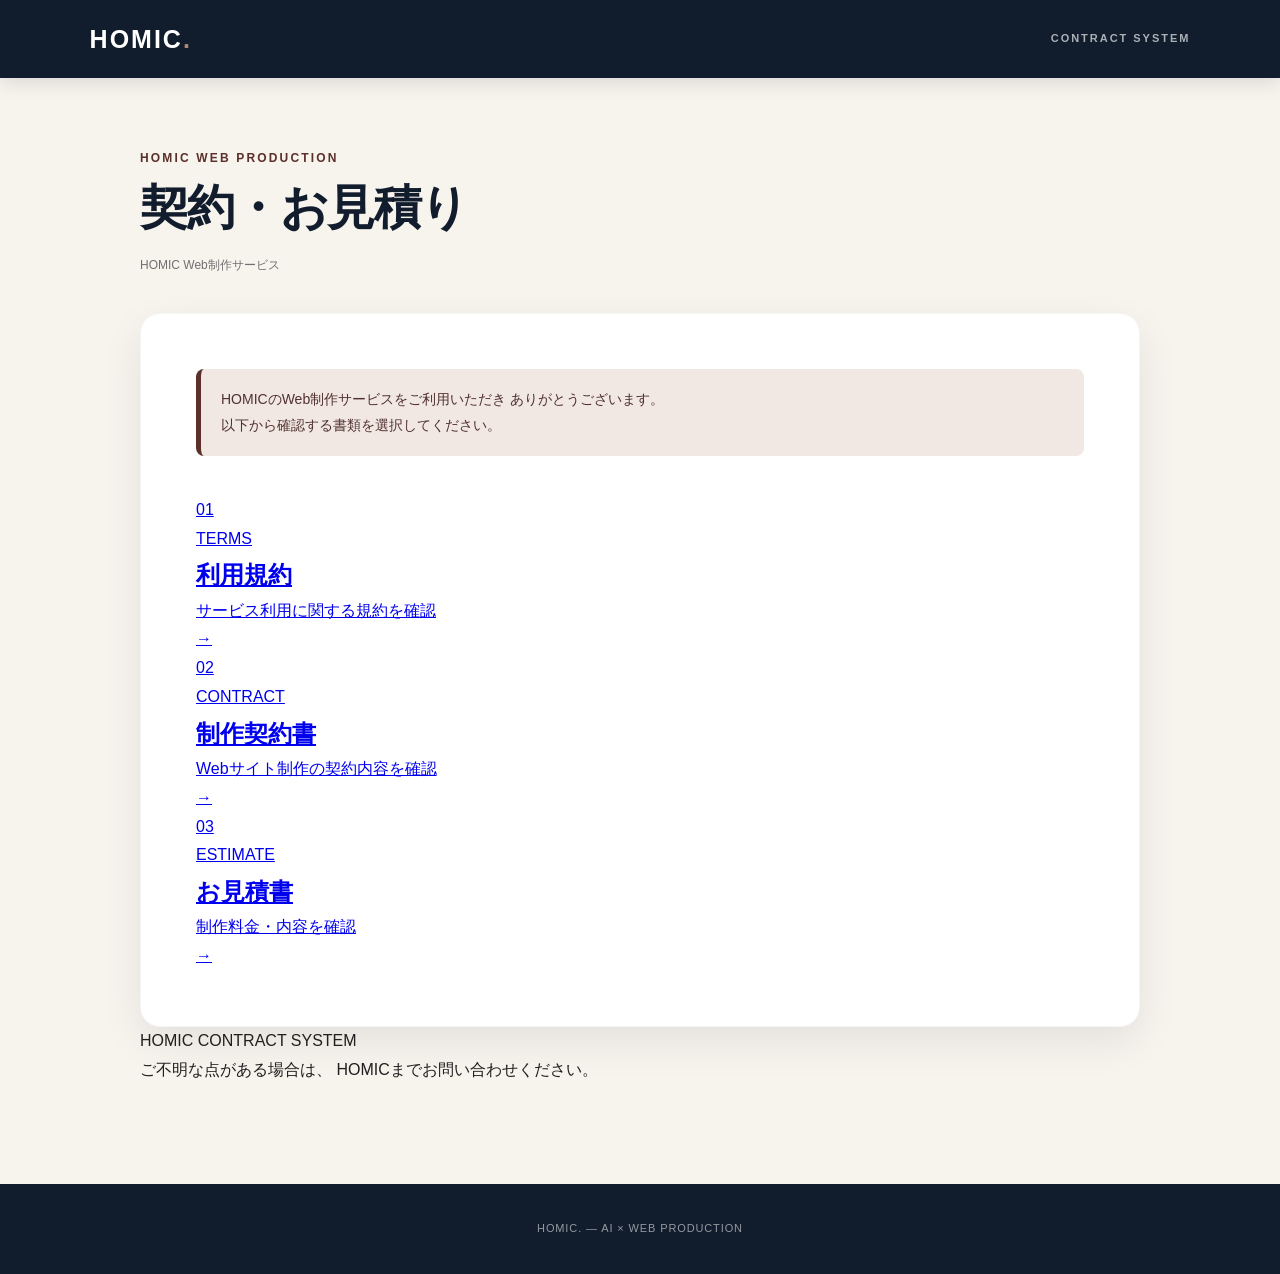
==== index.html @ 438d99b0 "Create index.html" ====
<!DOCTYPE html>
<html lang="ja">

<head>
  <meta charset="UTF-8">

  <meta
    name="viewport"
    content="width=device-width, initial-scale=1.0"
  >

  <title>HOMIC｜契約・お見積り</title>

  <link
    rel="stylesheet"
    href="contract.css"
  >
</head>

<body>

<header class="contract-header">

  <a href="index.html" class="contract-logo">
    HOMIC<span>.</span>
  </a>

  <div class="document-label">
    CONTRACT SYSTEM
  </div>

</header>


<main class="document-page">


  <div class="document-head">

    <p>HOMIC WEB PRODUCTION</p>

    <h1>
      契約・お見積り
    </h1>

    <span>
      HOMIC Web制作サービス
    </span>

  </div>


  <section class="document-card">


    <div class="notice">

      HOMICのWeb制作サービスをご利用いただき
      ありがとうございます。

      <br>

      以下から確認する書類を選択してください。

    </div>


    <div class="menu-grid">


      <a
        href="terms.html"
        class="menu-card"
      >

        <div class="menu-number">
          01
        </div>

        <div>

          <p class="menu-label">
            TERMS
          </p>

          <h2>
            利用規約
          </h2>

          <span>
            サービス利用に関する規約を確認
          </span>

        </div>

        <strong>
          →
        </strong>

      </a>



      <a
        href="contract.html"
        class="menu-card"
      >

        <div class="menu-number">
          02
        </div>

        <div>

          <p class="menu-label">
            CONTRACT
          </p>

          <h2>
            制作契約書
          </h2>

          <span>
            Webサイト制作の契約内容を確認
          </span>

        </div>

        <strong>
          →
        </strong>

      </a>



      <a
        href="estimate.html"
        class="menu-card"
      >

        <div class="menu-number">
          03
        </div>

        <div>

          <p class="menu-label">
            ESTIMATE
          </p>

          <h2>
            お見積書
          </h2>

          <span>
            制作料金・内容を確認
          </span>

        </div>

        <strong>
          →
        </strong>

      </a>


    </div>


  </section>


  <div class="system-note">

    <span>
      HOMIC CONTRACT SYSTEM
    </span>

    <p>
      ご不明な点がある場合は、
      HOMICまでお問い合わせください。
    </p>

  </div>


</main>


<footer class="contract-footer">

  HOMIC. — AI × WEB PRODUCTION

</footer>


</body>

</html>
---- contract.css ----
/* ==================================================
   HOMIC CONTRACT SYSTEM
   contract.css
================================================== */

:root {
  --brown-red: #5b2f2a;
  --brown-red-dark: #3f211e;
  --navy: #111d2d;
  --navy-light: #1d3048;

  --cream: #f7f3ed;
  --white: #ffffff;
  --text: #202020;
  --text-light: #707070;
  --border: #ddd6ce;

  --shadow: 0 15px 40px rgba(17, 29, 45, 0.08);
}

* {
  margin: 0;
  padding: 0;
  box-sizing: border-box;
}

html {
  scroll-behavior: smooth;
}

body {
  font-family:
    -apple-system,
    BlinkMacSystemFont,
    "Hiragino Kaku Gothic ProN",
    "Yu Gothic",
    "Meiryo",
    sans-serif;

  background: var(--cream);
  color: var(--text);
  line-height: 1.8;
}


/* ==================================================
   HEADER
================================================== */

.contract-header {
  height: 78px;
  background: var(--navy);

  display: flex;
  align-items: center;
  justify-content: space-between;

  padding: 0 7%;

  position: sticky;
  top: 0;
  z-index: 100;

  box-shadow: 0 4px 20px rgba(0,0,0,0.12);
}

.contract-logo {
  color: #fff;
  text-decoration: none;

  font-size: 25px;
  font-weight: 900;
  letter-spacing: 0.08em;
}

.contract-logo span {
  color: #b58a72;
}

.document-label {
  color: rgba(255,255,255,0.65);

  font-size: 11px;
  font-weight: 700;

  letter-spacing: 0.18em;
}


/* ==================================================
   DOCUMENT PAGE
================================================== */

.document-page {
  width: min(1000px, 92%);
  margin: 70px auto 100px;
}


/* ==================================================
   DOCUMENT HEAD
================================================== */

.document-head {
  margin-bottom: 35px;
}

.document-head p {
  color: var(--brown-red);

  font-size: 12px;
  font-weight: 900;

  letter-spacing: 0.18em;

  margin-bottom: 8px;
}

.document-head h1 {
  color: var(--navy);

  font-size: clamp(30px, 5vw, 48px);

  line-height: 1.25;

  letter-spacing: -0.03em;

  margin-bottom: 12px;
}

.document-head span {
  color: var(--text-light);

  font-size: 12px;
}


/* ==================================================
   DOCUMENT CARD
================================================== */

.document-card {
  background: var(--white);

  border-radius: 20px;

  padding: clamp(25px, 5vw, 55px);

  box-shadow: var(--shadow);

  border: 1px solid rgba(0,0,0,0.04);
}


/* ==================================================
   NOTICE
================================================== */

.notice {
  background: #f1e8e4;

  border-left: 5px solid var(--brown-red);

  padding: 18px 20px;

  border-radius: 8px;

  margin-bottom: 40px;

  color: #50312d;

  font-size: 14px;
}


/* ==================================================
   ARTICLES
================================================== */

article {
  padding: 30px 0;

  border-bottom: 1px solid var(--border);
}

article:first-of-type {
  padding-top: 0;
}

article:last-of-type {
  border-bottom: none;
}

article h2 {
  color: var(--navy);

  font-size: 19px;

  margin-bottom: 14px;

  position: relative;

  padding-left: 15px;
}

article h2::before {
  content: "";

  position: absolute;

  left: 0;
  top: 7px;

  width: 4px;
  height: 18px;

  background: var(--brown-red);

  border-radius: 10px;
}

article p {
  color: #4c4c4c;

  font-size: 14px;

  margin-bottom: 10px;
}


/* ==================================================
   CONTRACT INFO
================================================== */

.contract-info {
  display: grid;

  grid-template-columns: repeat(2, 1fr);

  gap: 15px;

  margin-bottom: 40px;
}

.contract-info > div {
  background: #f7f7f7;

  padding: 18px;

  border-radius: 10px;

  border: 1px solid var(--border);
}

.contract-info span {
  display: block;

  color: var(--text-light);

  font-size: 11px;

  margin-bottom: 4px;
}

.contract-info strong {
  color: var(--navy);

  font-size: 15px;
}


/* ==================================================
   INPUT
================================================== */

.input-grid {
  display: grid;

  grid-template-columns: repeat(2, 1fr);

  gap: 20px;
}

.input-group {
  display: flex;
  flex-direction: column;
}

.input-group.full {
  grid-column: 1 / -1;
}

.input-group label {
  font-size: 12px;

  font-weight: 700;

  color: var(--navy);

  margin-bottom: 7px;
}

.input-group input {
  width: 100%;

  padding: 14px 15px;

  border: 1px solid #d6d1cb;

  border-radius: 8px;

  background: #fff;

  font-size: 14px;

  outline: none;

  transition: 0.25s;
}

.input-group input:focus {
  border-color: var(--brown-red);

  box-shadow: 0 0 0 3px rgba(91,47,42,0.08);
}


/* ==================================================
   CONTRACT DETAIL
================================================== */

.contract-detail {
  display: grid;

  grid-template-columns: repeat(2, 1fr);

  gap: 12px;
}

.contract-detail div {
  background: #f7f7f7;

  padding: 15px;

  border-radius: 8px;

  border: 1px solid var(--border);
}

.contract-detail span {
  display: block;

  font-size: 11px;

  color: var(--text-light);
}

.contract-detail strong {
  display: block;

  color: var(--navy);

  font-size: 14px;
}


/* ==================================================
   AGREEMENT
================================================== */

.agreement-box {
  margin-top: 30px;

  background: var(--navy);

  border-radius: 18px;

  padding: 30px;

  color: white;

  box-shadow: 0 15px 40px rgba(17,29,45,0.15);
}

.agreement-check {
  display: flex;

  align-items: center;

  gap: 10px;

  margin-bottom: 20px;
}

.agreement-check input {
  width: 18px;
  height: 18px;

  accent-color: var(--brown-red);

  cursor: pointer;
}

.agreement-check label {
  font-size: 14px;

  cursor: pointer;
}

.agree-button {
  width: 100%;

  border: none;

  border-radius: 10px;

  padding: 17px 20px;

  background: var(--brown-red);

  color: white;

  font-size: 15px;

  font-weight: 800;

  cursor: pointer;

  transition: 0.25s;
}

.agree-button:hover:not(:disabled) {
  background: #713b35;

  transform: translateY(-2px);
}

.agree-button:disabled {
  opacity: 0.35;

  cursor: not-allowed;
}

.agree-button span {
  margin-left: 10px;
}

.agreement-note {
  text-align: center;

  color: rgba(255,255,255,0.55);

  font-size: 11px;

  margin-top: 12px;
}


/* ==================================================
   ESTIMATE
================================================== */

.estimate-top {
  display: flex;

  justify-content: space-between;

  gap: 30px;

  padding-bottom: 30px;

  border-bottom: 1px solid var(--border);

  margin-bottom: 30px;
}

.estimate-top span {
  display: block;

  color: var(--text-light);

  font-size: 11px;
}

.estimate-top strong {
  display: block;

  color: var(--navy);

  font-size: 18px;

  margin-top: 5px;
}


/* ==================================================
   ESTIMATE TABLE
================================================== */

.estimate-table {
  border: 1px solid var(--border);

  border-radius: 12px;

  overflow: hidden;
}

.estimate-row {
  display: grid;

  grid-template-columns: 1fr 2fr 120px;

  gap: 20px;

  padding: 17px 20px;

  border-bottom: 1px solid var(--border);

  align-items: center;
}

.estimate-row:last-child {
  border-bottom: none;
}

.estimate-row.header {
  background: var(--navy);

  color: white;

  font-size: 12px;

  font-weight: 700;
}

.estimate-row:not(.header) span {
  font-size: 13px;
}

.estimate-row strong {
  text-align: right;

  color: var(--brown-red);

  font-size: 15px;
}


/* ==================================================
   ESTIMATE TOTAL
================================================== */

.estimate-total {
  display: flex;

  align-items: center;

  justify-content: space-between;

  margin-top: 30px;

  padding: 25px;

  background: #f1e8e4;

  border-radius: 12px;
}

.estimate-total span {
  font-weight: 700;

  color: var(--navy);
}

.estimate-total strong {
  color: var(--brown-red);

  font-size: 30px;

  letter-spacing: -0.03em;
}


/* ==================================================
   ESTIMATE NOTES
================================================== */

.estimate-notes {
  margin-top: 40px;

  padding-top: 30px;

  border-top: 1px solid var(--border);
}

.estimate-notes h2 {
  color: var(--navy);

  font-size: 18px;

  margin-bottom: 15px;
}

.estimate-notes p {
  color: var(--text-light);

  font-size: 13px;

  margin-bottom: 6px;
}


/* ==================================================
   FOOTER
================================================== */

.contract-footer {
  background: var(--navy);

  color: rgba(255,255,255,0.55);

  text-align: center;

  padding: 35px 20px;

  font-size: 11px;

  letter-spacing: 0.08em;
}


/* ==================================================
   MOBILE
================================================== */

@media (max-width: 700px) {

  .contract-header {
    height: 68px;

    padding: 0 5%;
  }

  .contract-logo {
    font-size: 21px;
  }

  .document-label {
    font-size: 8px;

    letter-spacing: 0.1em;
  }

  .document-page {
    width: 94%;

    margin: 40px auto 70px;
  }

  .document-card {
    padding: 25px 20px;

    border-radius: 14px;
  }

  .document-head h1 {
    font-size: 30px;
  }

  .contract-info {
    grid-template-columns: 1fr;
  }

  .input-grid {
    grid-template-columns: 1fr;
  }

  .input-group.full {
    grid-column: auto;
  }

  .contract-detail {
    grid-template-columns: 1fr;
  }

  .estimate-top {
    flex-direction: column;
  }

  .estimate-row {
    grid-template-columns: 1fr;

    gap: 5px;

    padding: 16px;
  }

  .estimate-row.header {
    display: none;
  }

  .estimate-row strong {
    text-align: left;

    margin-top: 5px;
  }

  .estimate-total {
    padding: 20px;
  }

  .estimate-total strong {
    font-size: 24px;
  }

  .agreement-box {
    padding: 22px 18px;
  }

  .agreement-check {
    align-items: flex-start;
  }

  .agreement-check label {
    font-size: 13px;
  }

}
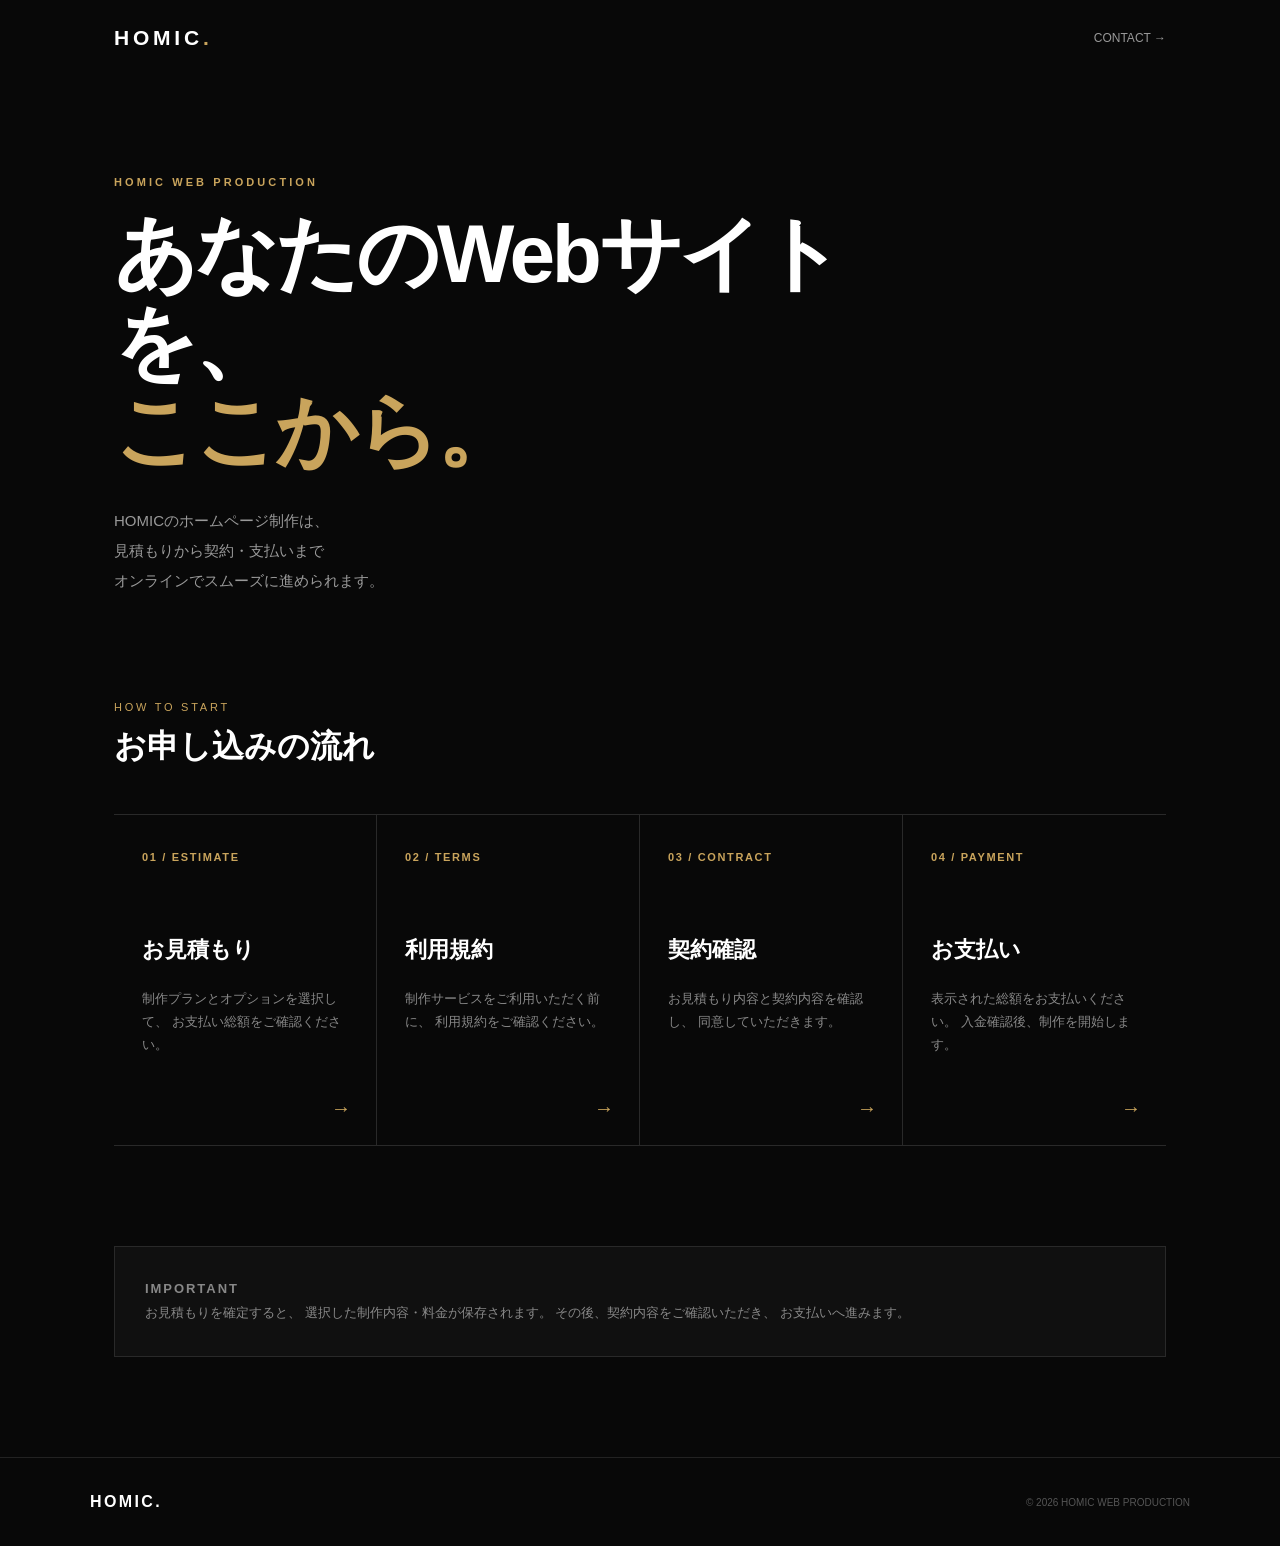
==== commit 0359517a: "Update index.html" ====
--- a/index.html
+++ b/index.html
@@ -2,197 +2,751 @@
 <html lang="ja">
 
 <head>
-  <meta charset="UTF-8">
-
-  <meta
-    name="viewport"
-    content="width=device-width, initial-scale=1.0"
+
+<meta charset="UTF-8">
+
+<meta
+  name="viewport"
+  content="width=device-width, initial-scale=1.0"
+>
+
+<title>HOMIC｜ホームページ制作のお申し込み</title>
+
+<meta
+  name="description"
+  content="HOMICのホームページ制作お申し込みページ。見積もりから契約、支払いまでオンラインで確認できます。"
+>
+
+<style>
+
+* {
+  box-sizing: border-box;
+}
+
+html {
+  scroll-behavior: smooth;
+}
+
+body {
+  margin: 0;
+
+  background: #080808;
+
+  color: #fff;
+
+  font-family:
+    -apple-system,
+    BlinkMacSystemFont,
+    "Noto Sans JP",
+    "Hiragino Kaku Gothic ProN",
+    "Yu Gothic",
+    sans-serif;
+}
+
+
+/* =========================
+   HEADER
+========================= */
+
+.header {
+
+  padding: 26px 24px;
+
+  display: flex;
+
+  justify-content: space-between;
+
+  align-items: center;
+
+  max-width: 1100px;
+
+  margin: auto;
+
+}
+
+
+.logo {
+
+  color: #fff;
+
+  text-decoration: none;
+
+  font-size: 21px;
+
+  font-weight: 900;
+
+  letter-spacing: .18em;
+
+}
+
+
+.logo span {
+  color: #c9a45c;
+}
+
+
+.header-link {
+
+  color: #999;
+
+  font-size: 12px;
+
+  text-decoration: none;
+
+}
+
+
+/* =========================
+   HERO
+========================= */
+
+.hero {
+
+  max-width: 1100px;
+
+  margin: auto;
+
+  padding:
+    100px 24px
+    90px;
+
+}
+
+
+.hero-label {
+
+  margin: 0 0 22px;
+
+  color: #c9a45c;
+
+  font-size: 11px;
+
+  font-weight: 800;
+
+  letter-spacing: .28em;
+
+}
+
+
+.hero h1 {
+
+  margin: 0;
+
+  max-width: 760px;
+
+  font-size:
+    clamp(42px, 8vw, 82px);
+
+  line-height: 1.08;
+
+  letter-spacing: -.04em;
+
+}
+
+
+.hero h1 span {
+
+  color: #c9a45c;
+
+}
+
+
+.hero-text {
+
+  margin-top: 30px;
+
+  color: #999;
+
+  font-size: 15px;
+
+  line-height: 2;
+
+}
+
+
+/* =========================
+   START
+========================= */
+
+.start {
+
+  max-width: 1100px;
+
+  margin: auto;
+
+  padding: 0 24px 100px;
+
+}
+
+
+.start-title {
+
+  margin: 0;
+
+  color: #c9a45c;
+
+  font-size: 11px;
+
+  letter-spacing: .25em;
+
+}
+
+
+.start-heading {
+
+  margin: 12px 0 45px;
+
+  font-size: 32px;
+
+}
+
+
+/* =========================
+   STEPS
+========================= */
+
+.steps {
+
+  display: grid;
+
+  grid-template-columns:
+    repeat(4, 1fr);
+
+  border-top: 1px solid #292929;
+
+  border-bottom: 1px solid #292929;
+
+}
+
+
+.step {
+
+  position: relative;
+
+  min-height: 330px;
+
+  padding: 32px 28px;
+
+  border-right: 1px solid #292929;
+
+  text-decoration: none;
+
+  color: #fff;
+
+  transition:
+    background .25s,
+    transform .25s;
+
+}
+
+
+.step:last-child {
+  border-right: none;
+}
+
+
+.step:hover {
+
+  background: #151515;
+
+  transform: translateY(-4px);
+
+}
+
+
+.step-number {
+
+  color: #c9a45c;
+
+  font-size: 11px;
+
+  font-weight: 800;
+
+  letter-spacing: .15em;
+
+}
+
+
+.step h3 {
+
+  margin-top: 70px;
+
+  font-size: 22px;
+
+}
+
+
+.step p {
+
+  color: #888;
+
+  font-size: 13px;
+
+  line-height: 1.8;
+
+}
+
+
+.step-arrow {
+
+  position: absolute;
+
+  right: 25px;
+
+  bottom: 25px;
+
+  color: #c9a45c;
+
+  font-size: 20px;
+
+}
+
+
+/* =========================
+   IMPORTANT
+========================= */
+
+.notice {
+
+  max-width: 1100px;
+
+  margin: auto;
+
+  padding:
+    0 24px
+    100px;
+
+}
+
+
+.notice-inner {
+
+  padding: 30px;
+
+  border: 1px solid #292929;
+
+  background: #101010;
+
+}
+
+
+.notice-title {
+
+  margin: 0 0 12px;
+
+  color: #c9a45c;
+
+  font-size: 12px;
+
+  font-weight: 800;
+
+  letter-spacing: .15em;
+
+}
+
+
+.notice p {
+
+  margin: 0;
+
+  color: #888;
+
+  font-size: 13px;
+
+  line-height: 1.9;
+
+}
+
+
+/* =========================
+   FOOTER
+========================= */
+
+.footer {
+
+  border-top: 1px solid #222;
+
+  padding: 35px 24px;
+
+}
+
+
+.footer-inner {
+
+  max-width: 1100px;
+
+  margin: auto;
+
+  display: flex;
+
+  justify-content: space-between;
+
+  align-items: center;
+
+}
+
+
+.footer-logo {
+
+  font-size: 16px;
+
+  font-weight: 900;
+
+  letter-spacing: .15em;
+
+}
+
+
+.footer-copy {
+
+  color: #555;
+
+  font-size: 10px;
+
+}
+
+
+/* =========================
+   MOBILE
+========================= */
+
+@media (max-width: 750px) {
+
+  .hero {
+
+    padding:
+      70px 20px
+      65px;
+
+  }
+
+
+  .start {
+
+    padding:
+      0 20px
+      70px;
+
+  }
+
+
+  .steps {
+
+    display: block;
+
+  }
+
+
+  .step {
+
+    min-height: auto;
+
+    padding: 25px 22px;
+
+    border-right: none;
+
+    border-bottom: 1px solid #292929;
+
+  }
+
+
+  .step:last-child {
+
+    border-bottom: none;
+
+  }
+
+
+  .step h3 {
+
+    margin-top: 28px;
+
+  }
+
+
+  .step-arrow {
+
+    bottom: 23px;
+
+  }
+
+
+  .notice {
+
+    padding:
+      0 20px
+      70px;
+
+  }
+
+
+  .notice-inner {
+
+    padding: 24px;
+
+  }
+
+
+  .footer-inner {
+
+    display: block;
+
+  }
+
+
+  .footer-copy {
+
+    margin-top: 10px;
+
+  }
+
+}
+
+</style>
+
+</head>
+
+
+<body>
+
+
+<header class="header">
+
+  <a
+    href="index.html"
+    class="logo"
   >
-
-  <title>HOMIC｜契約・お見積り</title>
-
-  <link
-    rel="stylesheet"
-    href="contract.css"
-  >
-</head>
-
-<body>
-
-<header class="contract-header">
-
-  <a href="index.html" class="contract-logo">
     HOMIC<span>.</span>
   </a>
 
-  <div class="document-label">
-    CONTRACT SYSTEM
+
+  <a
+    href="https://x.com/"
+    target="_blank"
+    rel="noopener noreferrer"
+    class="header-link"
+  >
+    CONTACT →
+  </a>
+
+</header>
+
+
+<main>
+
+
+<!-- HERO -->
+
+<section class="hero">
+
+  <p class="hero-label">
+    HOMIC WEB PRODUCTION
+  </p>
+
+
+  <h1>
+
+    あなたのWebサイトを、<br>
+
+    <span>ここから。</span>
+
+  </h1>
+
+
+  <p class="hero-text">
+
+    HOMICのホームページ制作は、<br>
+    見積もりから契約・支払いまで<br>
+    オンラインでスムーズに進められます。
+
+  </p>
+
+</section>
+
+
+<!-- START -->
+
+<section class="start">
+
+  <p class="start-title">
+    HOW TO START
+  </p>
+
+
+  <h2 class="start-heading">
+    お申し込みの流れ
+  </h2>
+
+
+  <div class="steps">
+
+
+    <!-- 01 -->
+
+    <a
+      href="estimate.html"
+      class="step"
+    >
+
+      <span class="step-number">
+        01 / ESTIMATE
+      </span>
+
+
+      <h3>
+        お見積もり
+      </h3>
+
+
+      <p>
+        制作プランとオプションを選択して、
+        お支払い総額をご確認ください。
+      </p>
+
+
+      <span class="step-arrow">
+        →
+      </span>
+
+    </a>
+
+
+    <!-- 02 -->
+
+    <a
+      href="terms.html"
+      class="step"
+    >
+
+      <span class="step-number">
+        02 / TERMS
+      </span>
+
+
+      <h3>
+        利用規約
+      </h3>
+
+
+      <p>
+        制作サービスをご利用いただく前に、
+        利用規約をご確認ください。
+      </p>
+
+
+      <span class="step-arrow">
+        →
+      </span>
+
+    </a>
+
+
+    <!-- 03 -->
+
+    <a
+      href="contract.html"
+      class="step"
+    >
+
+      <span class="step-number">
+        03 / CONTRACT
+      </span>
+
+
+      <h3>
+        契約確認
+      </h3>
+
+
+      <p>
+        お見積もり内容と契約内容を確認し、
+        同意していただきます。
+      </p>
+
+
+      <span class="step-arrow">
+        →
+      </span>
+
+    </a>
+
+
+    <!-- 04 -->
+
+    <a
+      href="payment.html"
+      class="step"
+    >
+
+      <span class="step-number">
+        04 / PAYMENT
+      </span>
+
+
+      <h3>
+        お支払い
+      </h3>
+
+
+      <p>
+        表示された総額をお支払いください。
+        入金確認後、制作を開始します。
+      </p>
+
+
+      <span class="step-arrow">
+        →
+      </span>
+
+    </a>
+
+
   </div>
 
-</header>
-
-
-<main class="document-page">
-
-
-  <div class="document-head">
-
-    <p>HOMIC WEB PRODUCTION</p>
-
-    <h1>
-      契約・お見積り
-    </h1>
-
-    <span>
-      HOMIC Web制作サービス
-    </span>
+</section>
+
+
+<!-- NOTICE -->
+
+<section class="notice">
+
+  <div class="notice-inner">
+
+    <p class="notice-title">
+      IMPORTANT
+    </p>
+
+
+    <p>
+      お見積もりを確定すると、
+      選択した制作内容・料金が保存されます。
+      その後、契約内容をご確認いただき、
+      お支払いへ進みます。
+    </p>
 
   </div>
 
-
-  <section class="document-card">
-
-
-    <div class="notice">
-
-      HOMICのWeb制作サービスをご利用いただき
-      ありがとうございます。
-
-      <br>
-
-      以下から確認する書類を選択してください。
-
+</section>
+
+
+</main>
+
+
+<footer class="footer">
+
+  <div class="footer-inner">
+
+    <div class="footer-logo">
+      HOMIC.
     </div>
 
 
-    <div class="menu-grid">
-
-
-      <a
-        href="terms.html"
-        class="menu-card"
-      >
-
-        <div class="menu-number">
-          01
-        </div>
-
-        <div>
-
-          <p class="menu-label">
-            TERMS
-          </p>
-
-          <h2>
-            利用規約
-          </h2>
-
-          <span>
-            サービス利用に関する規約を確認
-          </span>
-
-        </div>
-
-        <strong>
-          →
-        </strong>
-
-      </a>
-
-
-
-      <a
-        href="contract.html"
-        class="menu-card"
-      >
-
-        <div class="menu-number">
-          02
-        </div>
-
-        <div>
-
-          <p class="menu-label">
-            CONTRACT
-          </p>
-
-          <h2>
-            制作契約書
-          </h2>
-
-          <span>
-            Webサイト制作の契約内容を確認
-          </span>
-
-        </div>
-
-        <strong>
-          →
-        </strong>
-
-      </a>
-
-
-
-      <a
-        href="estimate.html"
-        class="menu-card"
-      >
-
-        <div class="menu-number">
-          03
-        </div>
-
-        <div>
-
-          <p class="menu-label">
-            ESTIMATE
-          </p>
-
-          <h2>
-            お見積書
-          </h2>
-
-          <span>
-            制作料金・内容を確認
-          </span>
-
-        </div>
-
-        <strong>
-          →
-        </strong>
-
-      </a>
-
-
+    <div class="footer-copy">
+      © 2026 HOMIC WEB PRODUCTION
     </div>
 
-
-  </section>
-
-
-  <div class="system-note">
-
-    <span>
-      HOMIC CONTRACT SYSTEM
-    </span>
-
-    <p>
-      ご不明な点がある場合は、
-      HOMICまでお問い合わせください。
-    </p>
-
   </div>
 
-
-</main>
-
-
-<footer class="contract-footer">
-
-  HOMIC. — AI × WEB PRODUCTION
-
 </footer>
 
 
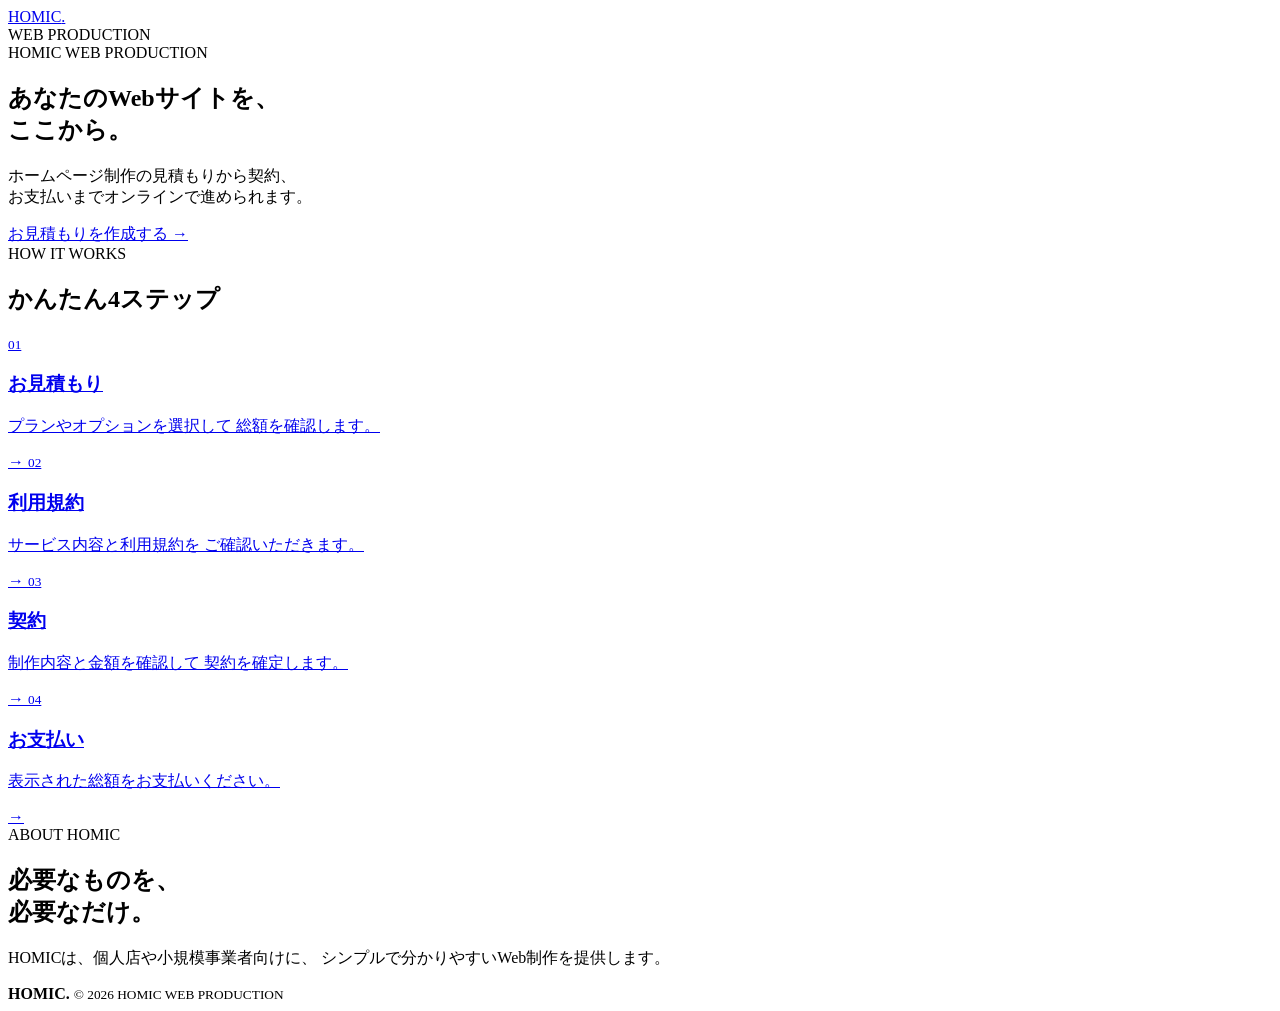
==== commit 4374825f: "Update index.html" ====
--- a/index.html
+++ b/index.html
@@ -1,755 +1,123 @@
 <!DOCTYPE html>
 <html lang="ja">
-
 <head>
-
 <meta charset="UTF-8">
-
-<meta
-  name="viewport"
-  content="width=device-width, initial-scale=1.0"
->
-
-<title>HOMIC｜ホームページ制作のお申し込み</title>
-
-<meta
-  name="description"
-  content="HOMICのホームページ制作お申し込みページ。見積もりから契約、支払いまでオンラインで確認できます。"
->
-
-<style>
-
-* {
-  box-sizing: border-box;
-}
-
-html {
-  scroll-behavior: smooth;
-}
-
-body {
-  margin: 0;
-
-  background: #080808;
-
-  color: #fff;
-
-  font-family:
-    -apple-system,
-    BlinkMacSystemFont,
-    "Noto Sans JP",
-    "Hiragino Kaku Gothic ProN",
-    "Yu Gothic",
-    sans-serif;
-}
-
-
-/* =========================
-   HEADER
-========================= */
-
-.header {
-
-  padding: 26px 24px;
-
-  display: flex;
-
-  justify-content: space-between;
-
-  align-items: center;
-
-  max-width: 1100px;
-
-  margin: auto;
-
-}
-
-
-.logo {
-
-  color: #fff;
-
-  text-decoration: none;
-
-  font-size: 21px;
-
-  font-weight: 900;
-
-  letter-spacing: .18em;
-
-}
-
-
-.logo span {
-  color: #c9a45c;
-}
-
-
-.header-link {
-
-  color: #999;
-
-  font-size: 12px;
-
-  text-decoration: none;
-
-}
-
-
-/* =========================
-   HERO
-========================= */
-
-.hero {
-
-  max-width: 1100px;
-
-  margin: auto;
-
-  padding:
-    100px 24px
-    90px;
-
-}
-
-
-.hero-label {
-
-  margin: 0 0 22px;
-
-  color: #c9a45c;
-
-  font-size: 11px;
-
-  font-weight: 800;
-
-  letter-spacing: .28em;
-
-}
-
-
-.hero h1 {
-
-  margin: 0;
-
-  max-width: 760px;
-
-  font-size:
-    clamp(42px, 8vw, 82px);
-
-  line-height: 1.08;
-
-  letter-spacing: -.04em;
-
-}
-
-
-.hero h1 span {
-
-  color: #c9a45c;
-
-}
-
-
-.hero-text {
-
-  margin-top: 30px;
-
-  color: #999;
-
-  font-size: 15px;
-
-  line-height: 2;
-
-}
-
-
-/* =========================
-   START
-========================= */
-
-.start {
-
-  max-width: 1100px;
-
-  margin: auto;
-
-  padding: 0 24px 100px;
-
-}
-
-
-.start-title {
-
-  margin: 0;
-
-  color: #c9a45c;
-
-  font-size: 11px;
-
-  letter-spacing: .25em;
-
-}
-
-
-.start-heading {
-
-  margin: 12px 0 45px;
-
-  font-size: 32px;
-
-}
-
-
-/* =========================
-   STEPS
-========================= */
-
-.steps {
-
-  display: grid;
-
-  grid-template-columns:
-    repeat(4, 1fr);
-
-  border-top: 1px solid #292929;
-
-  border-bottom: 1px solid #292929;
-
-}
-
-
-.step {
-
-  position: relative;
-
-  min-height: 330px;
-
-  padding: 32px 28px;
-
-  border-right: 1px solid #292929;
-
-  text-decoration: none;
-
-  color: #fff;
-
-  transition:
-    background .25s,
-    transform .25s;
-
-}
-
-
-.step:last-child {
-  border-right: none;
-}
-
-
-.step:hover {
-
-  background: #151515;
-
-  transform: translateY(-4px);
-
-}
-
-
-.step-number {
-
-  color: #c9a45c;
-
-  font-size: 11px;
-
-  font-weight: 800;
-
-  letter-spacing: .15em;
-
-}
-
-
-.step h3 {
-
-  margin-top: 70px;
-
-  font-size: 22px;
-
-}
-
-
-.step p {
-
-  color: #888;
-
-  font-size: 13px;
-
-  line-height: 1.8;
-
-}
-
-
-.step-arrow {
-
-  position: absolute;
-
-  right: 25px;
-
-  bottom: 25px;
-
-  color: #c9a45c;
-
-  font-size: 20px;
-
-}
-
-
-/* =========================
-   IMPORTANT
-========================= */
-
-.notice {
-
-  max-width: 1100px;
-
-  margin: auto;
-
-  padding:
-    0 24px
-    100px;
-
-}
-
-
-.notice-inner {
-
-  padding: 30px;
-
-  border: 1px solid #292929;
-
-  background: #101010;
-
-}
-
-
-.notice-title {
-
-  margin: 0 0 12px;
-
-  color: #c9a45c;
-
-  font-size: 12px;
-
-  font-weight: 800;
-
-  letter-spacing: .15em;
-
-}
-
-
-.notice p {
-
-  margin: 0;
-
-  color: #888;
-
-  font-size: 13px;
-
-  line-height: 1.9;
-
-}
-
-
-/* =========================
-   FOOTER
-========================= */
-
-.footer {
-
-  border-top: 1px solid #222;
-
-  padding: 35px 24px;
-
-}
-
-
-.footer-inner {
-
-  max-width: 1100px;
-
-  margin: auto;
-
-  display: flex;
-
-  justify-content: space-between;
-
-  align-items: center;
-
-}
-
-
-.footer-logo {
-
-  font-size: 16px;
-
-  font-weight: 900;
-
-  letter-spacing: .15em;
-
-}
-
-
-.footer-copy {
-
-  color: #555;
-
-  font-size: 10px;
-
-}
-
-
-/* =========================
-   MOBILE
-========================= */
-
-@media (max-width: 750px) {
-
-  .hero {
-
-    padding:
-      70px 20px
-      65px;
-
-  }
-
-
-  .start {
-
-    padding:
-      0 20px
-      70px;
-
-  }
-
-
-  .steps {
-
-    display: block;
-
-  }
-
-
-  .step {
-
-    min-height: auto;
-
-    padding: 25px 22px;
-
-    border-right: none;
-
-    border-bottom: 1px solid #292929;
-
-  }
-
-
-  .step:last-child {
-
-    border-bottom: none;
-
-  }
-
-
-  .step h3 {
-
-    margin-top: 28px;
-
-  }
-
-
-  .step-arrow {
-
-    bottom: 23px;
-
-  }
-
-
-  .notice {
-
-    padding:
-      0 20px
-      70px;
-
-  }
-
-
-  .notice-inner {
-
-    padding: 24px;
-
-  }
-
-
-  .footer-inner {
-
-    display: block;
-
-  }
-
-
-  .footer-copy {
-
-    margin-top: 10px;
-
-  }
-
-}
-
-</style>
-
+<meta name="viewport" content="width=device-width, initial-scale=1.0">
+<title>HOMIC｜ホームページ制作</title>
+<link rel="stylesheet" href="style.css">
 </head>
-
 
 <body>
 
-
 <header class="header">
-
-  <a
-    href="index.html"
-    class="logo"
-  >
-    HOMIC<span>.</span>
-  </a>
-
-
-  <a
-    href="https://x.com/"
-    target="_blank"
-    rel="noopener noreferrer"
-    class="header-link"
-  >
-    CONTACT →
-  </a>
-
+  <a href="index.html" class="logo">HOMIC<span>.</span></a>
+  <div class="header-sub">WEB PRODUCTION</div>
 </header>
-
 
 <main>
 
-
-<!-- HERO -->
-
 <section class="hero">
 
-  <p class="hero-label">
-    HOMIC WEB PRODUCTION
+  <div class="hero-label">HOMIC WEB PRODUCTION</div>
+
+  <h1>
+    あなたのWebサイトを、<br>
+    <span>ここから。</span>
+  </h1>
+
+  <p>
+    ホームページ制作の見積もりから契約、<br>
+    お支払いまでオンラインで進められます。
   </p>
 
-
-  <h1>
-
-    あなたのWebサイトを、<br>
-
-    <span>ここから。</span>
-
-  </h1>
-
-
-  <p class="hero-text">
-
-    HOMICのホームページ制作は、<br>
-    見積もりから契約・支払いまで<br>
-    オンラインでスムーズに進められます。
-
-  </p>
+  <a href="estimate.html" class="hero-button">
+    お見積もりを作成する
+    <span>→</span>
+  </a>
 
 </section>
 
 
-<!-- START -->
+<section class="flow-section">
 
-<section class="start">
+  <div class="section-label">HOW IT WORKS</div>
 
-  <p class="start-title">
-    HOW TO START
-  </p>
+  <h2>かんたん4ステップ</h2>
 
+  <div class="flow-grid">
 
-  <h2 class="start-heading">
-    お申し込みの流れ
-  </h2>
-
-
-  <div class="steps">
-
-
-    <!-- 01 -->
-
-    <a
-      href="estimate.html"
-      class="step"
-    >
-
-      <span class="step-number">
-        01 / ESTIMATE
-      </span>
-
-
-      <h3>
-        お見積もり
-      </h3>
-
-
+    <a href="estimate.html" class="flow-card">
+      <small>01</small>
+      <h3>お見積もり</h3>
       <p>
-        制作プランとオプションを選択して、
-        お支払い総額をご確認ください。
+        プランやオプションを選択して
+        総額を確認します。
       </p>
-
-
-      <span class="step-arrow">
-        →
-      </span>
-
+      <strong>→</strong>
     </a>
 
-
-    <!-- 02 -->
-
-    <a
-      href="terms.html"
-      class="step"
-    >
-
-      <span class="step-number">
-        02 / TERMS
-      </span>
-
-
-      <h3>
-        利用規約
-      </h3>
-
-
+    <a href="terms.html" class="flow-card">
+      <small>02</small>
+      <h3>利用規約</h3>
       <p>
-        制作サービスをご利用いただく前に、
-        利用規約をご確認ください。
+        サービス内容と利用規約を
+        ご確認いただきます。
       </p>
-
-
-      <span class="step-arrow">
-        →
-      </span>
-
+      <strong>→</strong>
     </a>
 
-
-    <!-- 03 -->
-
-    <a
-      href="contract.html"
-      class="step"
-    >
-
-      <span class="step-number">
-        03 / CONTRACT
-      </span>
-
-
-      <h3>
-        契約確認
-      </h3>
-
-
+    <a href="contract.html" class="flow-card">
+      <small>03</small>
+      <h3>契約</h3>
       <p>
-        お見積もり内容と契約内容を確認し、
-        同意していただきます。
+        制作内容と金額を確認して
+        契約を確定します。
       </p>
-
-
-      <span class="step-arrow">
-        →
-      </span>
-
+      <strong>→</strong>
     </a>
 
-
-    <!-- 04 -->
-
-    <a
-      href="payment.html"
-      class="step"
-    >
-
-      <span class="step-number">
-        04 / PAYMENT
-      </span>
-
-
-      <h3>
-        お支払い
-      </h3>
-
-
+    <a href="payment.html" class="flow-card">
+      <small>04</small>
+      <h3>お支払い</h3>
       <p>
         表示された総額をお支払いください。
-        入金確認後、制作を開始します。
       </p>
-
-
-      <span class="step-arrow">
-        →
-      </span>
-
+      <strong>→</strong>
     </a>
-
 
   </div>
 
 </section>
 
 
-<!-- NOTICE -->
+<section class="message-section">
 
-<section class="notice">
+  <div class="section-label">ABOUT HOMIC</div>
 
-  <div class="notice-inner">
+  <h2>
+    必要なものを、<br>
+    必要なだけ。
+  </h2>
 
-    <p class="notice-title">
-      IMPORTANT
-    </p>
-
-
-    <p>
-      お見積もりを確定すると、
-      選択した制作内容・料金が保存されます。
-      その後、契約内容をご確認いただき、
-      お支払いへ進みます。
-    </p>
-
-  </div>
+  <p>
+    HOMICは、個人店や小規模事業者向けに、
+    シンプルで分かりやすいWeb制作を提供します。
+  </p>
 
 </section>
-
 
 </main>
 
 
 <footer class="footer">
 
-  <div class="footer-inner">
+  <strong>HOMIC<span>.</span></strong>
 
-    <div class="footer-logo">
-      HOMIC.
-    </div>
-
-
-    <div class="footer-copy">
-      © 2026 HOMIC WEB PRODUCTION
-    </div>
-
-  </div>
+  <small>
+    © 2026 HOMIC WEB PRODUCTION
+  </small>
 
 </footer>
 
-
 </body>
-
 </html>
